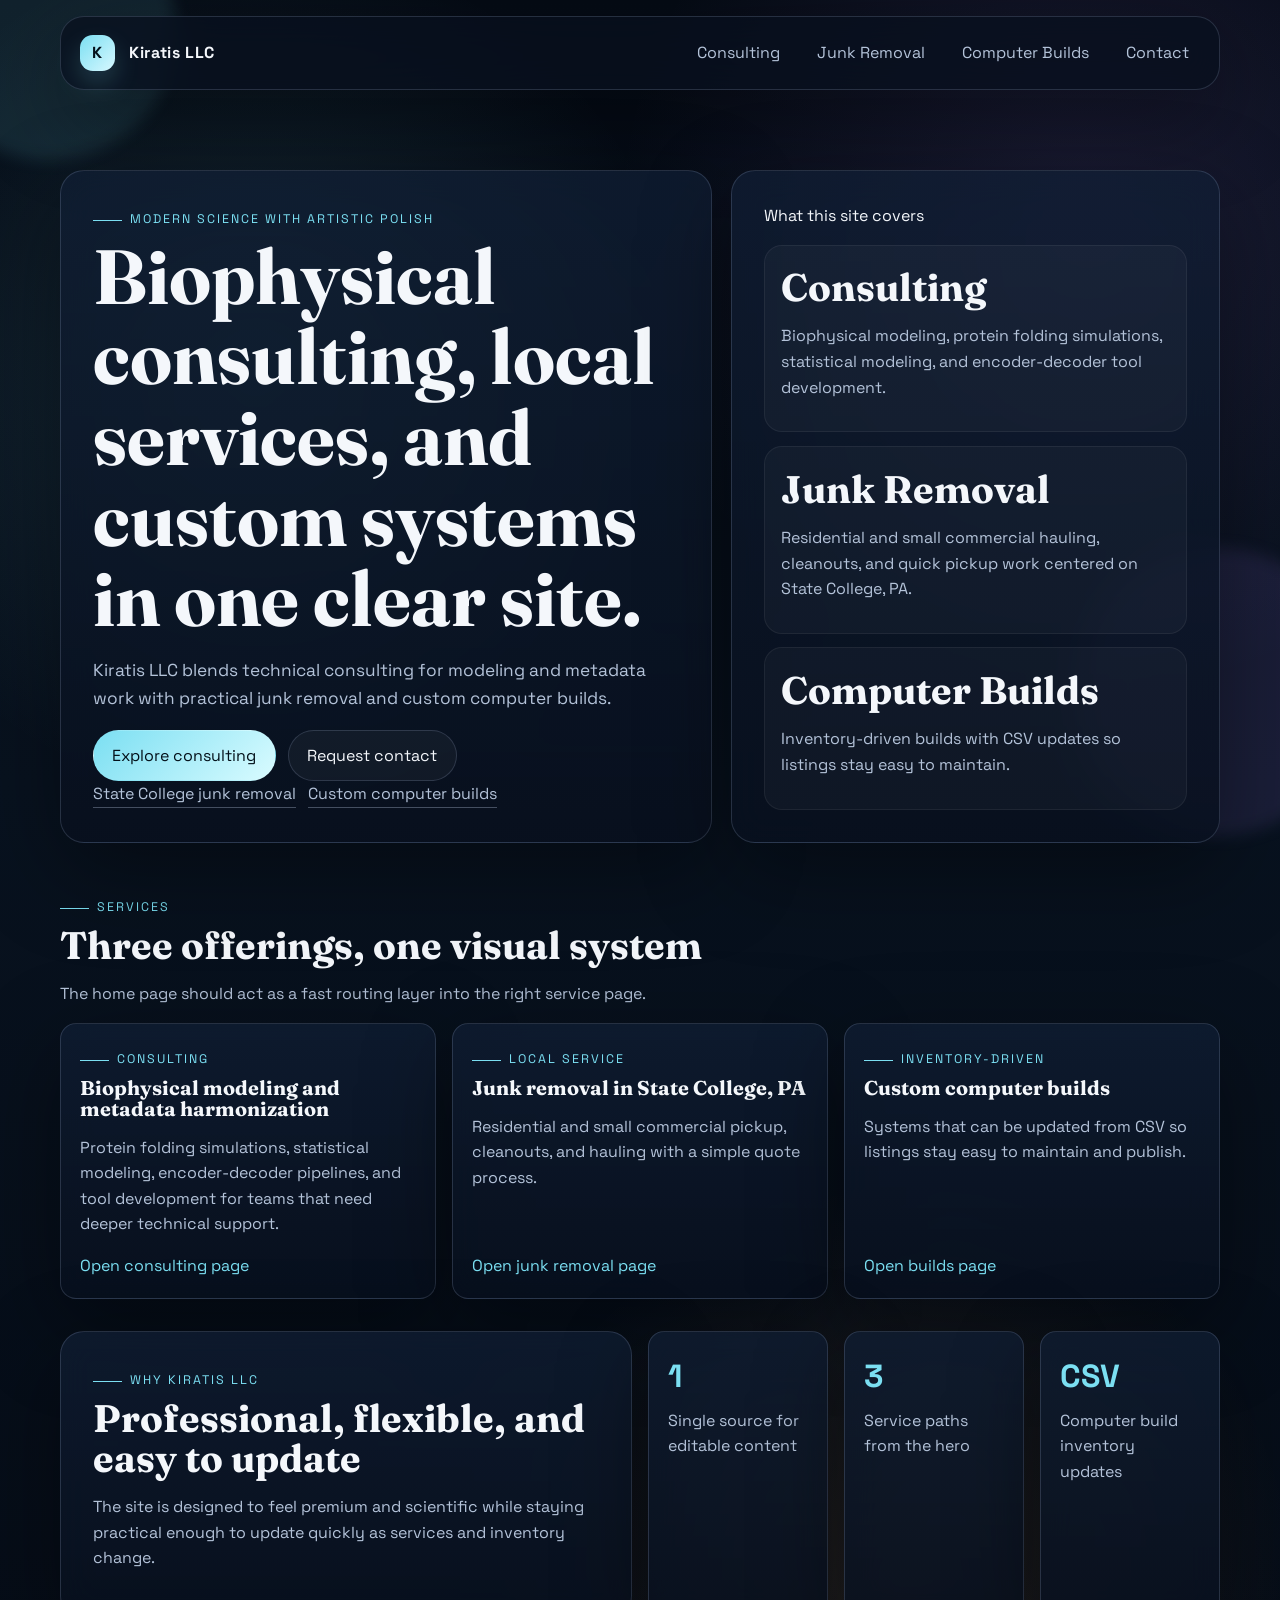
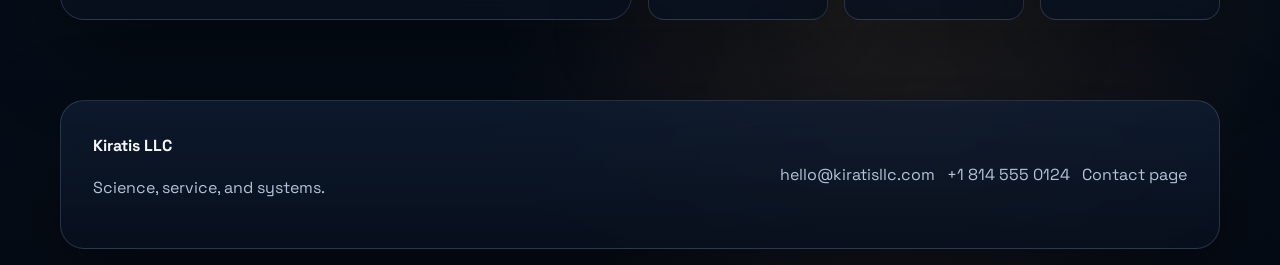
==== index.html @ 8391b1db "Add first-pass site scaffold" ====
<!doctype html>
<html lang="en">
<head>
  <meta charset="utf-8">
  <meta name="viewport" content="width=device-width, initial-scale=1">
  <meta name="description" content="Kiratis LLC provides biophysical modeling consulting, local junk removal, and custom computer builds.">
  <title>Kiratis LLC | Science, Service, and Systems</title>
  <link rel="stylesheet" href="styles.css">
  <script src="script.js" defer></script>
</head>
<body data-page="home">
  <div class="page-sheen page-sheen-one" aria-hidden="true"></div>
  <div class="page-sheen page-sheen-two" aria-hidden="true"></div>

  <header class="site-header">
    <a class="brand" href="index.html">
      <span class="brand-mark">K</span>
      <span data-site-brand>Kiratis LLC</span>
    </a>
    <nav class="site-nav" aria-label="Primary">
      <a href="consulting.html">Consulting</a>
      <a href="junk-removal.html">Junk Removal</a>
      <a href="computer-builds.html">Computer Builds</a>
      <a href="contact.html">Contact</a>
    </nav>
  </header>

  <main>
    <section class="hero hero-split">
      <div class="hero-copy">
        <span class="eyebrow">Modern science with artistic polish</span>
        <h1>Biophysical consulting, local services, and custom systems in one clear site.</h1>
        <p class="lede">Kiratis LLC blends technical consulting for modeling and metadata work with practical junk removal and custom computer builds.</p>
        <div class="button-row">
          <a class="button button-primary" href="consulting.html">Explore consulting</a>
          <a class="button button-secondary" href="contact.html">Request contact</a>
        </div>
        <div class="inline-links">
          <a href="junk-removal.html">State College junk removal</a>
          <a href="computer-builds.html">Custom computer builds</a>
        </div>
      </div>
      <div class="hero-panel glass-card">
        <div class="panel-kicker">What this site covers</div>
        <div class="panel-stack">
          <article>
            <h2>Consulting</h2>
            <p>Biophysical modeling, protein folding simulations, statistical modeling, and encoder-decoder tool development.</p>
          </article>
          <article>
            <h2>Junk Removal</h2>
            <p>Residential and small commercial hauling, cleanouts, and quick pickup work centered on State College, PA.</p>
          </article>
          <article>
            <h2>Computer Builds</h2>
            <p>Inventory-driven builds with CSV updates so listings stay easy to maintain.</p>
          </article>
        </div>
      </div>
    </section>

    <section class="section">
      <div class="section-heading">
        <span class="eyebrow">Services</span>
        <h2>Three offerings, one visual system</h2>
        <p>The home page should act as a fast routing layer into the right service page.</p>
      </div>
      <div class="service-grid" data-service-cards>
        <article class="service-card glass-card">
          <h3>Loading services...</h3>
          <p>The service cards will populate from <strong>data/services.json</strong>.</p>
        </article>
      </div>
    </section>

    <section class="section section-two-column">
      <div class="content-block glass-card">
        <span class="eyebrow">Why Kiratis LLC</span>
        <h2>Professional, flexible, and easy to update</h2>
        <p>The site is designed to feel premium and scientific while staying practical enough to update quickly as services and inventory change.</p>
      </div>
      <div class="stats-grid">
        <div class="stat-card glass-card">
          <strong>1</strong>
          <span>Single source for editable content</span>
        </div>
        <div class="stat-card glass-card">
          <strong>3</strong>
          <span>Service paths from the hero</span>
        </div>
        <div class="stat-card glass-card">
          <strong>CSV</strong>
          <span>Computer build inventory updates</span>
        </div>
      </div>
    </section>
  </main>

  <footer class="site-footer glass-card">
    <div>
      <strong data-site-brand>Kiratis LLC</strong>
      <p data-site-tagline>Science, service, and systems.</p>
    </div>
    <div class="footer-links">
      <a href="mailto:hello@kiratisllc.com" data-contact-email>Email</a>
      <a href="tel:+18145550124" data-contact-phone>Phone</a>
      <a href="contact.html">Contact page</a>
    </div>
  </footer>
</body>
</html>
---- styles.css ----
@import url('https://fonts.googleapis.com/css2?family=Fraunces:opsz,wght@9..144,500;9..144,600;9..144,700&family=Space+Grotesk:wght@400;500;700&display=swap');

:root {
  color-scheme: dark;
  --bg: #07111f;
  --bg-alt: #0e1a2f;
  --panel: rgba(10, 20, 35, 0.72);
  --panel-strong: rgba(12, 25, 43, 0.9);
  --text: #f4f7fb;
  --muted: #b4c3d9;
  --line: rgba(196, 215, 255, 0.16);
  --accent: #7bdff2;
  --accent-2: #9f7aea;
  --accent-3: #f7b267;
  --shadow: 0 28px 90px rgba(0, 0, 0, 0.38);
  --radius: 24px;
  --radius-sm: 16px;
  --max: 1160px;
}

* {
  box-sizing: border-box;
}

html {
  scroll-behavior: smooth;
}

body {
  margin: 0;
  min-height: 100vh;
  background:
    radial-gradient(circle at 20% 20%, rgba(123, 223, 242, 0.14), transparent 24%),
    radial-gradient(circle at 85% 12%, rgba(159, 122, 234, 0.14), transparent 24%),
    radial-gradient(circle at 70% 85%, rgba(247, 178, 103, 0.12), transparent 22%),
    linear-gradient(180deg, #050b15 0%, #08121f 42%, #050b15 100%);
  color: var(--text);
  font-family: 'Space Grotesk', sans-serif;
  line-height: 1.6;
  overflow-x: hidden;
}

body::before,
body::after,
.page-sheen {
  content: "";
  position: fixed;
  inset: auto;
  border-radius: 999px;
  filter: blur(8px);
  pointer-events: none;
  z-index: 0;
}

.page-sheen-one {
  top: -6rem;
  left: -5rem;
  width: 16rem;
  height: 16rem;
  background: rgba(123, 223, 242, 0.11);
}

.page-sheen-two {
  right: -5rem;
  bottom: 4rem;
  width: 18rem;
  height: 18rem;
  background: rgba(159, 122, 234, 0.12);
}

a {
  color: inherit;
  text-decoration: none;
}

img {
  max-width: 100%;
  display: block;
}

main,
header,
footer {
  position: relative;
  z-index: 1;
}

main {
  width: min(var(--max), calc(100% - 2rem));
  margin: 0 auto;
  padding: 2rem 0 4rem;
}

.site-header,
.site-footer {
  width: min(var(--max), calc(100% - 2rem));
  margin: 1rem auto 0;
}

.site-header {
  display: flex;
  align-items: center;
  justify-content: space-between;
  gap: 1rem;
  padding: 1rem 1.2rem;
  border: 1px solid var(--line);
  border-radius: var(--radius);
  background: rgba(8, 16, 30, 0.78);
  backdrop-filter: blur(18px);
  box-shadow: var(--shadow);
}

.brand {
  display: inline-flex;
  align-items: center;
  gap: 0.85rem;
  font-weight: 700;
  letter-spacing: 0.04em;
}

.brand-mark {
  width: 2.2rem;
  height: 2.2rem;
  display: grid;
  place-items: center;
  border-radius: 0.8rem;
  color: #04111b;
  background: linear-gradient(135deg, var(--accent), #d7f8ff);
  box-shadow: 0 12px 26px rgba(123, 223, 242, 0.2);
}

.site-nav {
  display: flex;
  flex-wrap: wrap;
  gap: 0.5rem 0.9rem;
  color: var(--muted);
}

.site-nav a {
  padding: 0.45rem 0.7rem;
  border-radius: 999px;
  transition: background 0.2s ease, color 0.2s ease;
}

.site-nav a:hover,
.site-nav a[aria-current="page"] {
  color: var(--text);
  background: rgba(123, 223, 242, 0.12);
}

.hero {
  padding: 3rem 0 1rem;
}

.hero-split {
  display: grid;
  grid-template-columns: 1.2fr 0.9fr;
  gap: 1.2rem;
  align-items: stretch;
}

.hero-copy,
.page-hero,
.content-block,
.hero-panel,
.service-card,
.detail-card,
.stat-card,
.build-card,
.site-footer {
  border: 1px solid var(--line);
}

.hero-copy,
.page-hero,
.content-block,
.hero-panel,
.service-card,
.detail-card,
.stat-card,
.build-card,
.site-footer,
.glass-card {
  background: linear-gradient(180deg, rgba(16, 30, 52, 0.75), rgba(8, 16, 30, 0.85));
  backdrop-filter: blur(16px);
  box-shadow: var(--shadow);
}

.hero-copy,
.page-hero,
.content-block,
.hero-panel,
.site-footer {
  border-radius: var(--radius);
  padding: clamp(1.25rem, 2.5vw, 2rem);
}

.page-hero {
  max-width: 760px;
}

.hero h1,
.page-hero h1,
.section-heading h2,
.content-block h2,
.detail-card h3,
.service-card h3,
.build-card h3,
.hero-panel h2 {
  font-family: 'Fraunces', serif;
  line-height: 1.05;
  margin: 0.4rem 0 0.75rem;
}

h1 {
  font-size: clamp(2.8rem, 6vw, 5.2rem);
  max-width: 12ch;
}

h2 {
  font-size: clamp(1.8rem, 3vw, 2.6rem);
}

h3 {
  font-size: 1.25rem;
}

.lede {
  font-size: 1.08rem;
  color: var(--muted);
  max-width: 62ch;
}

.eyebrow {
  display: inline-flex;
  align-items: center;
  gap: 0.5rem;
  text-transform: uppercase;
  letter-spacing: 0.16em;
  font-size: 0.78rem;
  color: var(--accent);
}

.eyebrow::before {
  content: "";
  width: 1.8rem;
  height: 1px;
  background: currentColor;
}

.button-row,
.inline-links,
.tag-row,
.footer-links {
  display: flex;
  flex-wrap: wrap;
  gap: 0.75rem;
}

.button {
  display: inline-flex;
  align-items: center;
  justify-content: center;
  gap: 0.45rem;
  min-height: 2.9rem;
  padding: 0.75rem 1.15rem;
  border-radius: 999px;
  border: 1px solid var(--line);
  transition: transform 0.2s ease, border-color 0.2s ease, background 0.2s ease;
}

.button:hover,
.button:focus-visible {
  transform: translateY(-1px);
}

.button-primary {
  background: linear-gradient(135deg, var(--accent), #d9fbff);
  color: #031019;
  border-color: transparent;
}

.button-secondary {
  background: rgba(255, 255, 255, 0.04);
}

.inline-links a {
  color: var(--muted);
  border-bottom: 1px solid rgba(180, 195, 217, 0.35);
}

.section {
  margin-top: 2rem;
}

.section-heading {
  max-width: 720px;
  margin-bottom: 1rem;
}

.section-heading p,
.content-block p,
.hero-panel p,
.service-card p,
.detail-card p,
.build-card p,
.site-footer p,
.stat-card span {
  color: var(--muted);
}

.service-grid,
.detail-grid,
.stats-grid,
.build-grid,
.section-two-column {
  display: grid;
  gap: 1rem;
}

.service-grid {
  grid-template-columns: repeat(3, minmax(0, 1fr));
}

.service-card,
.detail-card,
.build-card,
.stat-card {
  border-radius: var(--radius-sm);
  padding: 1.2rem;
}

.service-card {
  min-height: 220px;
  display: flex;
  flex-direction: column;
  justify-content: space-between;
}

.service-card .card-link,
.build-card .card-link {
  color: var(--accent);
}

.section-two-column {
  grid-template-columns: repeat(2, minmax(0, 1fr));
}

.clean-list,
.contact-list {
  margin: 1rem 0 0;
  padding-left: 1.1rem;
}

.clean-list li,
.contact-list li {
  margin-bottom: 0.75rem;
}

.tag {
  display: inline-flex;
  align-items: center;
  gap: 0.4rem;
  padding: 0.45rem 0.8rem;
  border-radius: 999px;
  background: rgba(255, 255, 255, 0.05);
  color: var(--text);
  border: 1px solid rgba(255, 255, 255, 0.08);
}

.hero-panel {
  display: grid;
  gap: 1rem;
}

.panel-stack {
  display: grid;
  gap: 0.85rem;
}

.panel-stack article {
  padding: 0.95rem 1rem;
  border-radius: 18px;
  background: rgba(255, 255, 255, 0.03);
  border: 1px solid rgba(255, 255, 255, 0.06);
}

.stats-grid {
  grid-template-columns: repeat(3, minmax(0, 1fr));
}

.stat-card {
  display: grid;
  gap: 0.35rem;
  align-content: start;
  min-height: 150px;
}

.stat-card strong {
  font-size: 2rem;
  color: var(--accent);
}

.build-grid {
  grid-template-columns: repeat(3, minmax(0, 1fr));
}

.build-meta,
.build-specs {
  display: grid;
  gap: 0.6rem;
  margin-top: 1rem;
}

.spec-line {
  display: flex;
  justify-content: space-between;
  gap: 1rem;
  padding-bottom: 0.55rem;
  border-bottom: 1px solid rgba(255, 255, 255, 0.08);
  color: var(--muted);
}

.spec-line strong {
  color: var(--text);
  font-weight: 500;
}

.site-footer {
  display: flex;
  align-items: center;
  justify-content: space-between;
  gap: 1rem;
  margin-bottom: 1rem;
}

.footer-links a {
  color: var(--muted);
}

.footer-links a:hover {
  color: var(--text);
}

@media (max-width: 920px) {
  .hero-split,
  .section-two-column,
  .service-grid,
  .stats-grid,
  .build-grid {
    grid-template-columns: 1fr;
  }

  .site-header,
  .site-footer {
    flex-direction: column;
    align-items: flex-start;
  }

  h1 {
    max-width: 14ch;
  }
}

@media (max-width: 640px) {
  main,
  .site-header,
  .site-footer {
    width: min(calc(100% - 1rem), var(--max));
  }

  .site-header {
    padding: 0.9rem;
  }

  .hero,
  .page-hero {
    padding-top: 2rem;
  }

  h1 {
    font-size: clamp(2.2rem, 12vw, 3.4rem);
  }
}
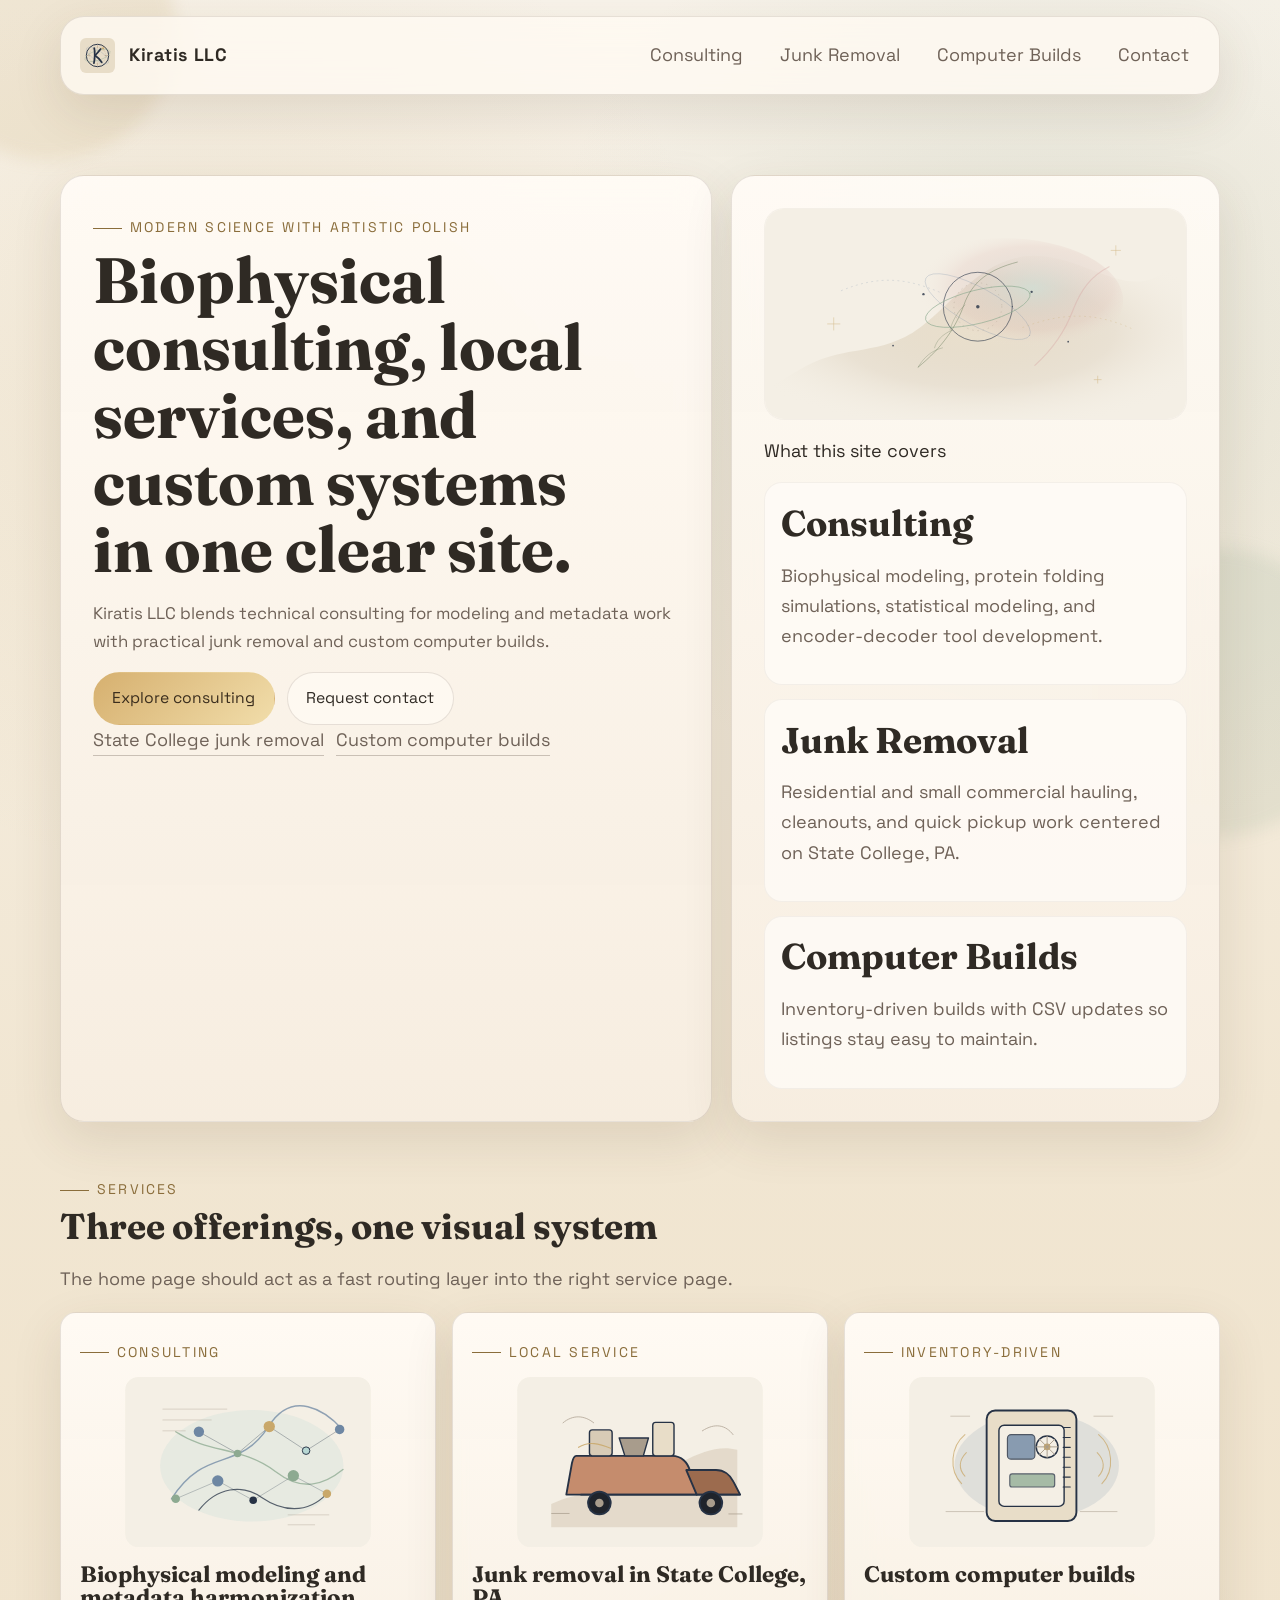
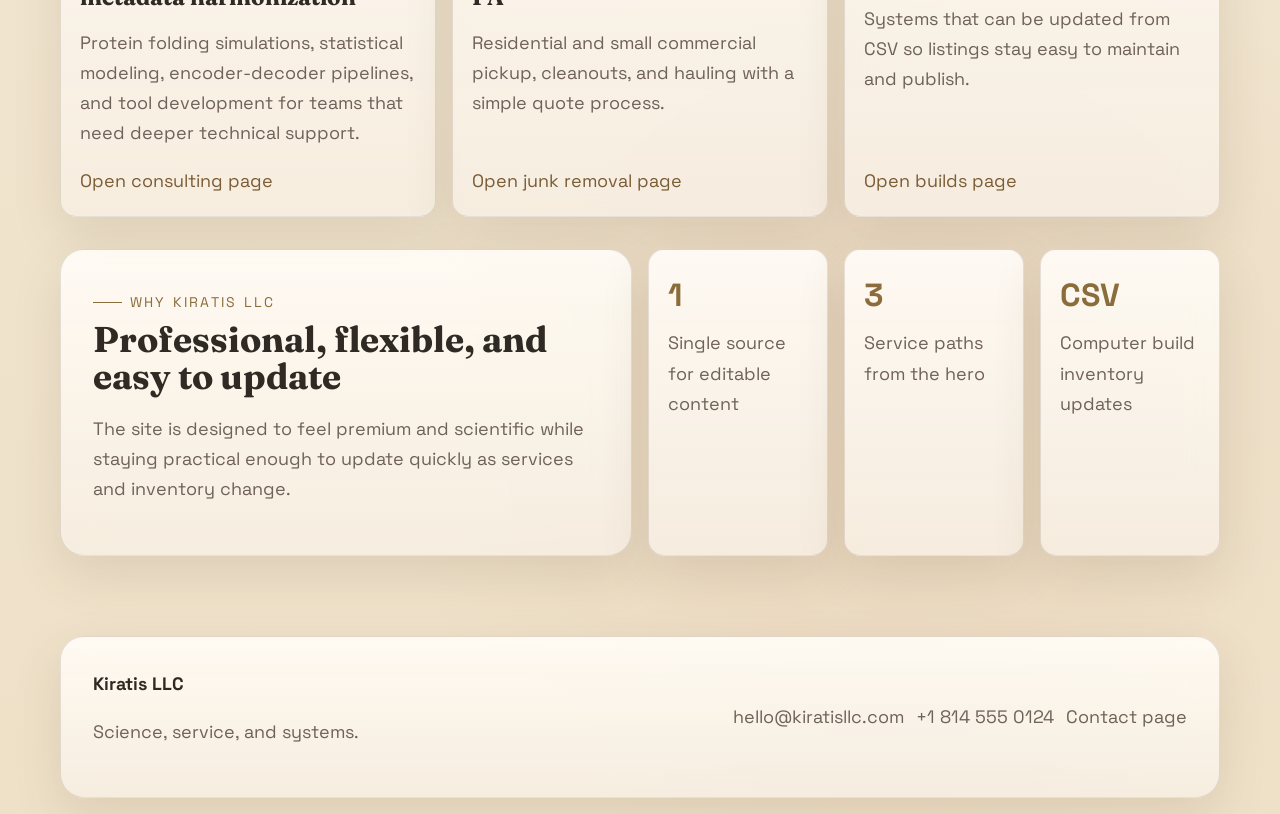
==== commit 36d85a90: "Refine warm visual system" ====
--- a/index.html
+++ b/index.html
@@ -14,7 +14,7 @@
 
   <header class="site-header">
     <a class="brand" href="index.html">
-      <span class="brand-mark">K</span>
+      <img src="assets/logos/logo-mark.svg" alt="Kiratis LLC mark">
       <span data-site-brand>Kiratis LLC</span>
     </a>
     <nav class="site-nav" aria-label="Primary">
@@ -41,6 +41,7 @@
         </div>
       </div>
       <div class="hero-panel glass-card">
+        <img class="hero-art" src="assets/illustrations/hero/hero-astral-field.svg" alt="Abstract ancient science illustration with floating rings and atmospheric fields">
         <div class="panel-kicker">What this site covers</div>
         <div class="panel-stack">
           <article>
--- a/styles.css
+++ b/styles.css
@@ -1,18 +1,18 @@
 @import url('https://fonts.googleapis.com/css2?family=Fraunces:opsz,wght@9..144,500;9..144,600;9..144,700&family=Space+Grotesk:wght@400;500;700&display=swap');
 
 :root {
-  color-scheme: dark;
-  --bg: #07111f;
-  --bg-alt: #0e1a2f;
-  --panel: rgba(10, 20, 35, 0.72);
-  --panel-strong: rgba(12, 25, 43, 0.9);
-  --text: #f4f7fb;
-  --muted: #b4c3d9;
-  --line: rgba(196, 215, 255, 0.16);
-  --accent: #7bdff2;
-  --accent-2: #9f7aea;
-  --accent-3: #f7b267;
-  --shadow: 0 28px 90px rgba(0, 0, 0, 0.38);
+  color-scheme: light;
+  --bg: #f3ecdf;
+  --bg-alt: #ebe0cb;
+  --panel: rgba(255, 250, 243, 0.9);
+  --panel-strong: rgba(250, 241, 227, 0.98);
+  --text: #2f2a24;
+  --muted: #6f6258;
+  --line: rgba(87, 68, 52, 0.14);
+  --accent: #8da58e;
+  --accent-2: #c58c6d;
+  --accent-3: #c9a86a;
+  --shadow: 0 18px 50px rgba(84, 58, 32, 0.12);
   --radius: 24px;
   --radius-sm: 16px;
   --max: 1160px;
@@ -29,14 +29,15 @@
 body {
   margin: 0;
   min-height: 100vh;
+  font-size: clamp(16px, 0.8vw + 12px, 18px);
+  line-height: 1.68;
   background:
-    radial-gradient(circle at 20% 20%, rgba(123, 223, 242, 0.14), transparent 24%),
-    radial-gradient(circle at 85% 12%, rgba(159, 122, 234, 0.14), transparent 24%),
-    radial-gradient(circle at 70% 85%, rgba(247, 178, 103, 0.12), transparent 22%),
-    linear-gradient(180deg, #050b15 0%, #08121f 42%, #050b15 100%);
+    radial-gradient(circle at 18% 16%, rgba(200, 168, 106, 0.16), transparent 22%),
+    radial-gradient(circle at 82% 14%, rgba(141, 165, 142, 0.18), transparent 22%),
+    radial-gradient(circle at 70% 82%, rgba(196, 140, 109, 0.14), transparent 24%),
+    linear-gradient(180deg, #f8f3ea 0%, #f1e6d2 46%, #efe1c8 100%);
   color: var(--text);
   font-family: 'Space Grotesk', sans-serif;
-  line-height: 1.6;
   overflow-x: hidden;
 }
 
@@ -57,7 +58,7 @@
   left: -5rem;
   width: 16rem;
   height: 16rem;
-  background: rgba(123, 223, 242, 0.11);
+  background: rgba(201, 168, 106, 0.16);
 }
 
 .page-sheen-two {
@@ -65,7 +66,7 @@
   bottom: 4rem;
   width: 18rem;
   height: 18rem;
-  background: rgba(159, 122, 234, 0.12);
+  background: rgba(141, 165, 142, 0.16);
 }
 
 a {
@@ -105,7 +106,7 @@
   padding: 1rem 1.2rem;
   border: 1px solid var(--line);
   border-radius: var(--radius);
-  background: rgba(8, 16, 30, 0.78);
+  background: rgba(255, 250, 243, 0.78);
   backdrop-filter: blur(18px);
   box-shadow: var(--shadow);
 }
@@ -124,9 +125,9 @@
   display: grid;
   place-items: center;
   border-radius: 0.8rem;
-  color: #04111b;
-  background: linear-gradient(135deg, var(--accent), #d7f8ff);
-  box-shadow: 0 12px 26px rgba(123, 223, 242, 0.2);
+  color: #46392b;
+  background: linear-gradient(135deg, #ead8b5, #f8f1e2);
+  box-shadow: 0 10px 22px rgba(124, 92, 51, 0.14);
 }
 
 .site-nav {
@@ -144,8 +145,8 @@
 
 .site-nav a:hover,
 .site-nav a[aria-current="page"] {
-  color: var(--text);
-  background: rgba(123, 223, 242, 0.12);
+  color: #3b332d;
+  background: rgba(201, 168, 106, 0.18);
 }
 
 .hero {
@@ -181,7 +182,7 @@
 .build-card,
 .site-footer,
 .glass-card {
-  background: linear-gradient(180deg, rgba(16, 30, 52, 0.75), rgba(8, 16, 30, 0.85));
+  background: linear-gradient(180deg, rgba(255, 251, 245, 0.95), rgba(246, 237, 224, 0.94));
   backdrop-filter: blur(16px);
   box-shadow: var(--shadow);
 }
@@ -213,20 +214,20 @@
 }
 
 h1 {
-  font-size: clamp(2.8rem, 6vw, 5.2rem);
+  font-size: clamp(2.25rem, 5vw, 4rem);
   max-width: 12ch;
 }
 
 h2 {
-  font-size: clamp(1.8rem, 3vw, 2.6rem);
+  font-size: clamp(2.05rem, 2.8vw, 2.5rem);
 }
 
 h3 {
-  font-size: 1.25rem;
+  font-size: 1.4rem;
 }
 
 .lede {
-  font-size: 1.08rem;
+  font-size: 1.05rem;
   color: var(--muted);
   max-width: 62ch;
 }
@@ -237,8 +238,8 @@
   gap: 0.5rem;
   text-transform: uppercase;
   letter-spacing: 0.16em;
-  font-size: 0.78rem;
-  color: var(--accent);
+  font-size: 0.875rem;
+  color: #8a6d3b;
 }
 
 .eyebrow::before {
@@ -264,6 +265,7 @@
   gap: 0.45rem;
   min-height: 2.9rem;
   padding: 0.75rem 1.15rem;
+  font-size: 0.98rem;
   border-radius: 999px;
   border: 1px solid var(--line);
   transition: transform 0.2s ease, border-color 0.2s ease, background 0.2s ease;
@@ -275,18 +277,18 @@
 }
 
 .button-primary {
-  background: linear-gradient(135deg, var(--accent), #d9fbff);
-  color: #031019;
+  background: linear-gradient(135deg, #d6b06f, #f1ddaa);
+  color: #3a2d1d;
   border-color: transparent;
 }
 
 .button-secondary {
-  background: rgba(255, 255, 255, 0.04);
+  background: rgba(255, 250, 243, 0.82);
 }
 
 .inline-links a {
   color: var(--muted);
-  border-bottom: 1px solid rgba(180, 195, 217, 0.35);
+  border-bottom: 1px solid rgba(111, 98, 88, 0.35);
 }
 
 .section {
@@ -339,7 +341,7 @@
 
 .service-card .card-link,
 .build-card .card-link {
-  color: var(--accent);
+  color: #7a5c36;
 }
 
 .section-two-column {
@@ -363,14 +365,42 @@
   gap: 0.4rem;
   padding: 0.45rem 0.8rem;
   border-radius: 999px;
-  background: rgba(255, 255, 255, 0.05);
+  background: rgba(255, 248, 236, 0.9);
   color: var(--text);
-  border: 1px solid rgba(255, 255, 255, 0.08);
+  border: 1px solid rgba(111, 98, 88, 0.12);
 }
 
 .hero-panel {
   display: grid;
   gap: 1rem;
+}
+
+.hero-art,
+.hero-inline-art,
+.service-card-art {
+  width: 100%;
+  height: auto;
+  display: block;
+}
+
+.hero-art {
+  border-radius: 20px;
+  border: 1px solid rgba(111, 98, 88, 0.08);
+  background: rgba(255, 251, 244, 0.72);
+}
+
+.hero-inline-art {
+  max-width: 620px;
+  margin: 1rem 0 0;
+  border-radius: 18px;
+  border: 1px solid rgba(111, 98, 88, 0.08);
+  background: rgba(255, 251, 244, 0.72);
+}
+
+.service-card-art {
+  max-height: 170px;
+  object-fit: contain;
+  margin: 0.75rem 0 1rem;
 }
 
 .panel-stack {
@@ -381,8 +411,8 @@
 .panel-stack article {
   padding: 0.95rem 1rem;
   border-radius: 18px;
-  background: rgba(255, 255, 255, 0.03);
-  border: 1px solid rgba(255, 255, 255, 0.06);
+  background: rgba(255, 252, 247, 0.82);
+  border: 1px solid rgba(111, 98, 88, 0.08);
 }
 
 .stats-grid {
@@ -398,7 +428,7 @@
 
 .stat-card strong {
   font-size: 2rem;
-  color: var(--accent);
+  color: #8a6d3b;
 }
 
 .build-grid {
@@ -417,7 +447,7 @@
   justify-content: space-between;
   gap: 1rem;
   padding-bottom: 0.55rem;
-  border-bottom: 1px solid rgba(255, 255, 255, 0.08);
+  border-bottom: 1px solid rgba(111, 98, 88, 0.12);
   color: var(--muted);
 }
 
@@ -434,12 +464,18 @@
   margin-bottom: 1rem;
 }
 
+.brand img {
+  width: 2.2rem;
+  height: 2.2rem;
+  display: block;
+}
+
 .footer-links a {
   color: var(--muted);
 }
 
 .footer-links a:hover {
-  color: var(--text);
+  color: #3b332d;
 }
 
 @media (max-width: 920px) {
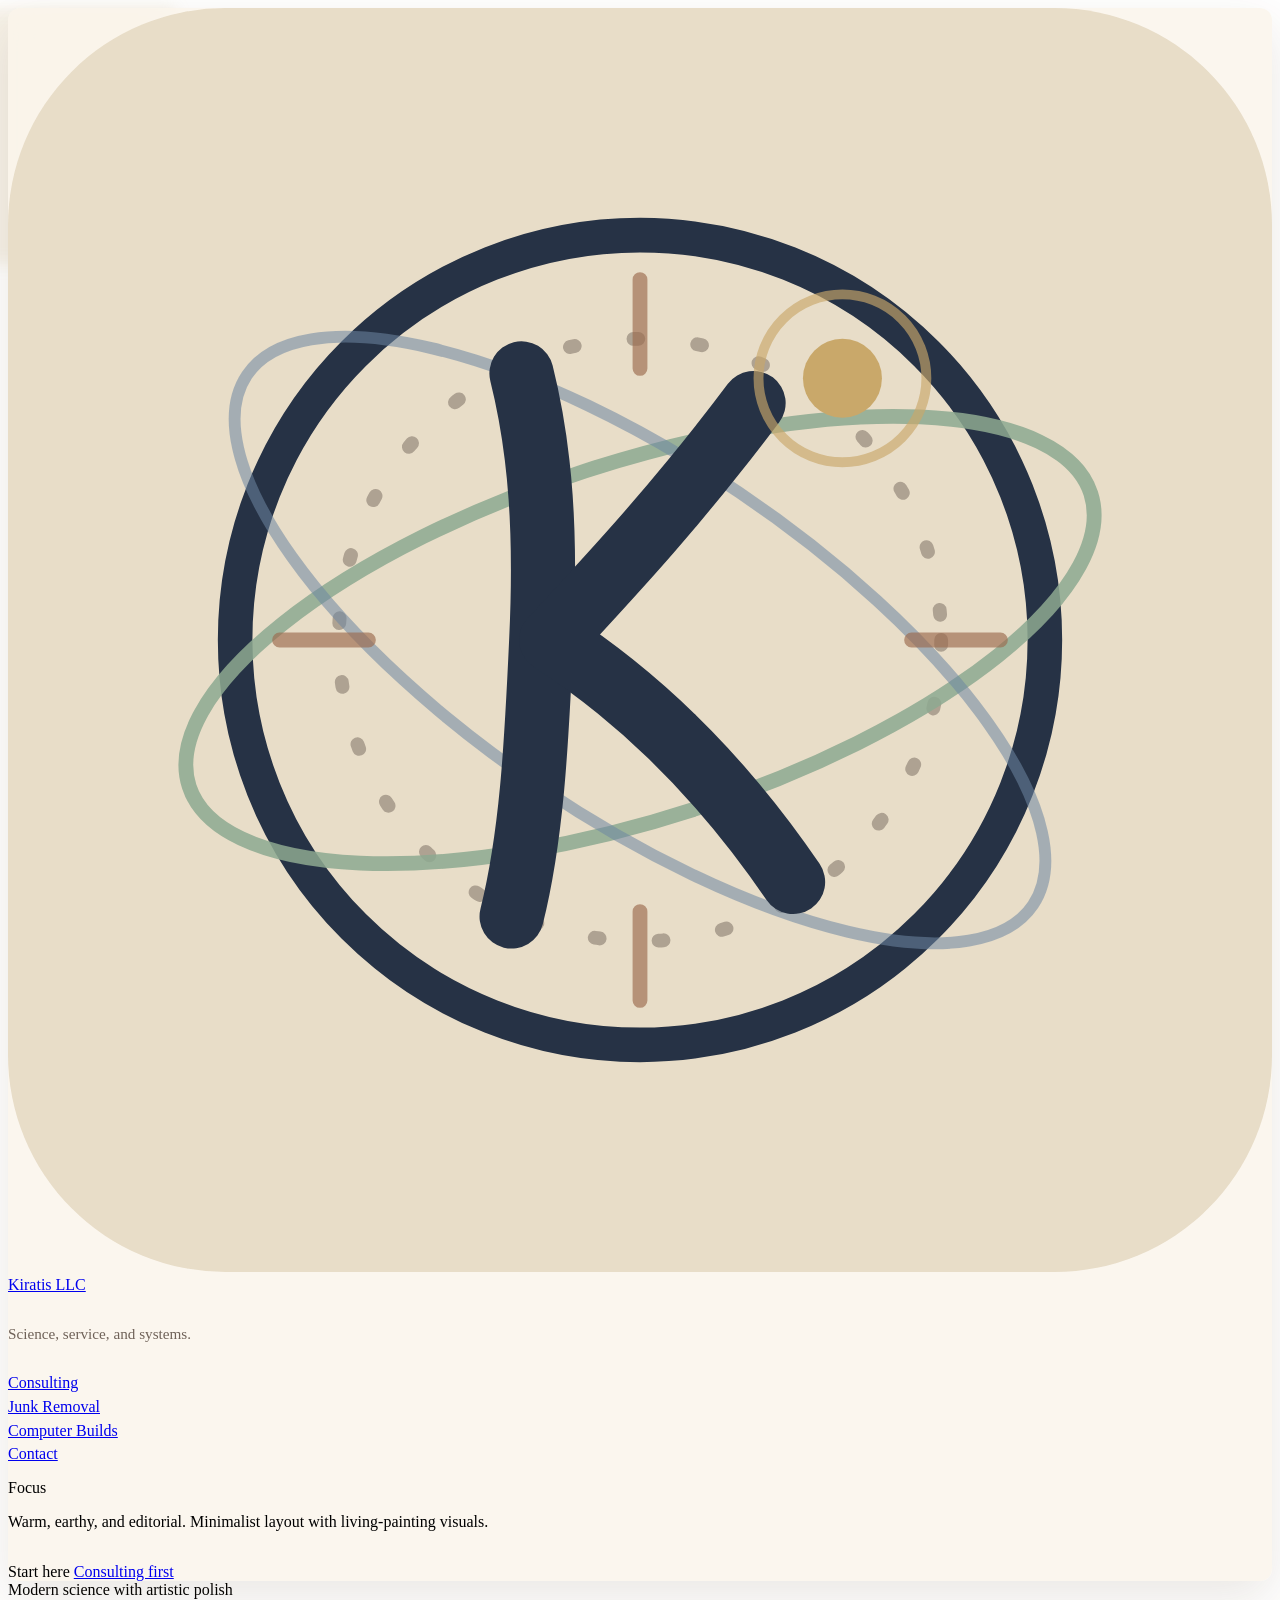
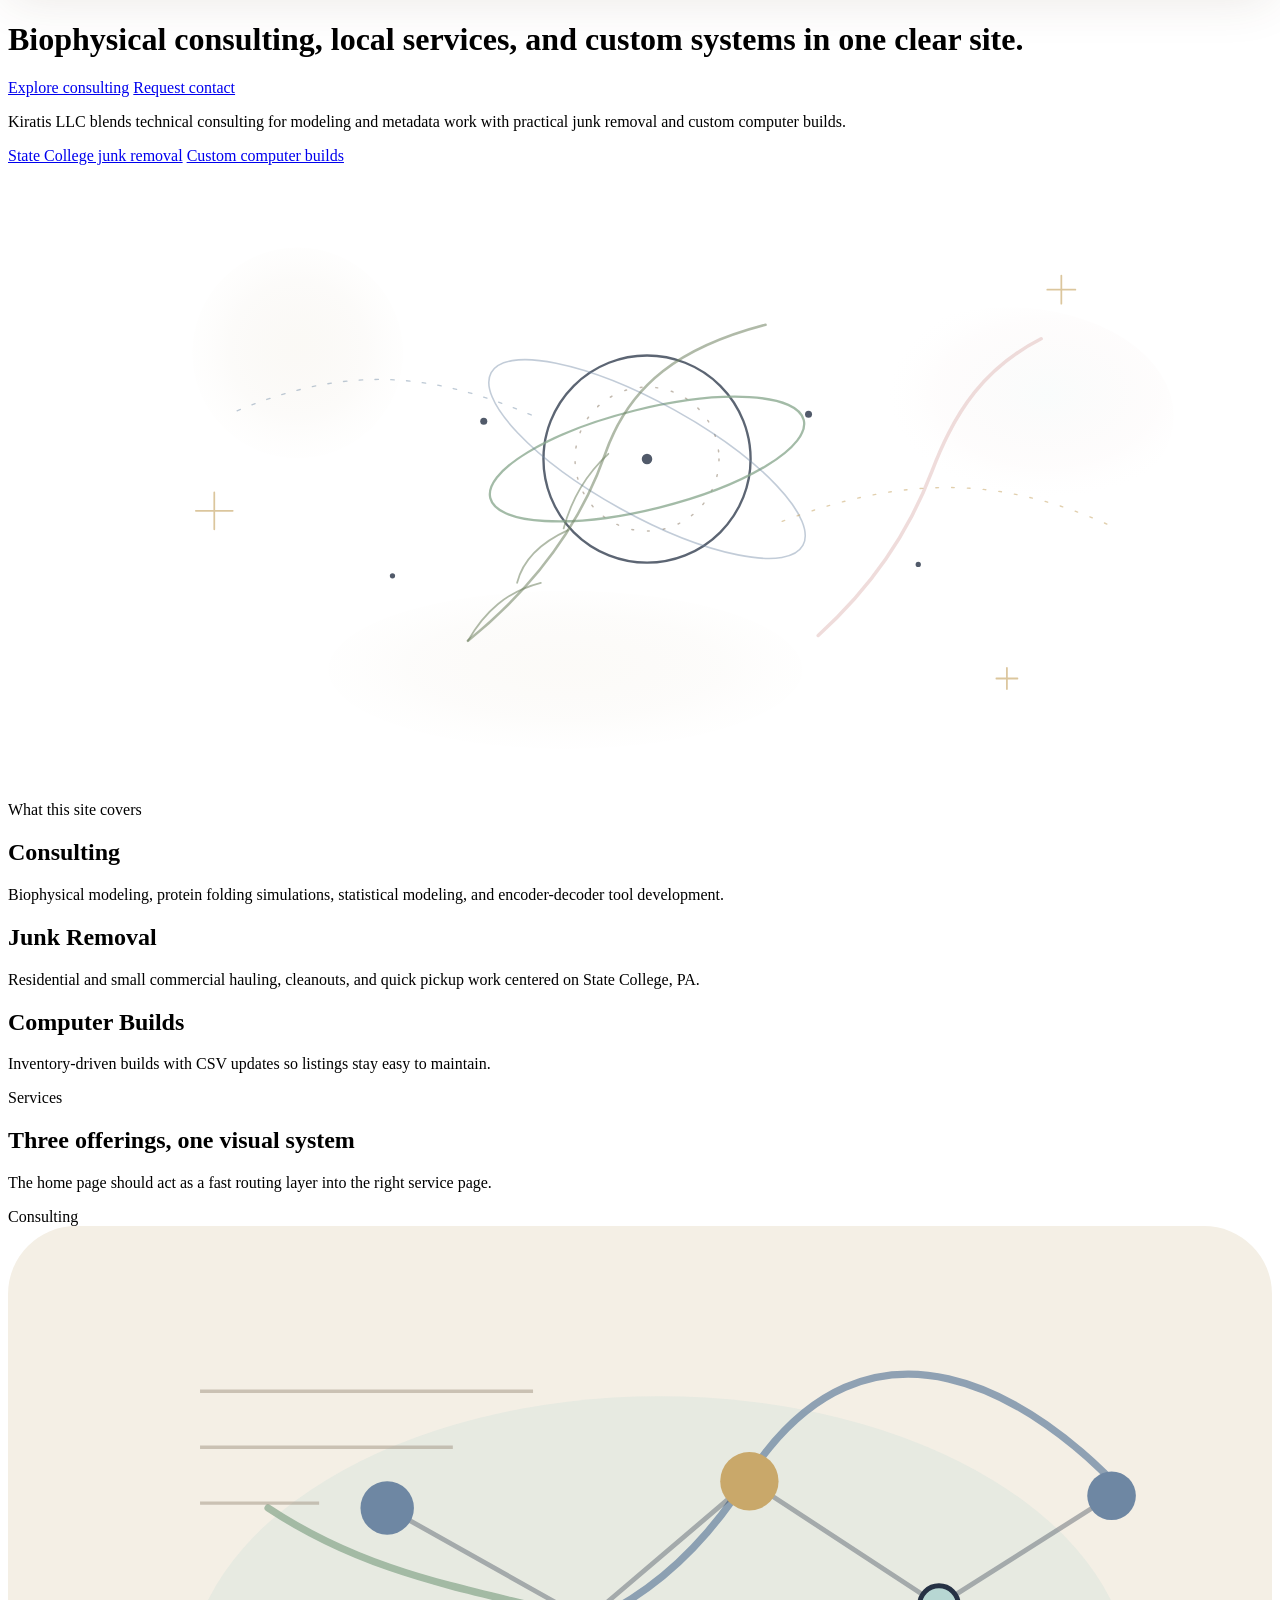
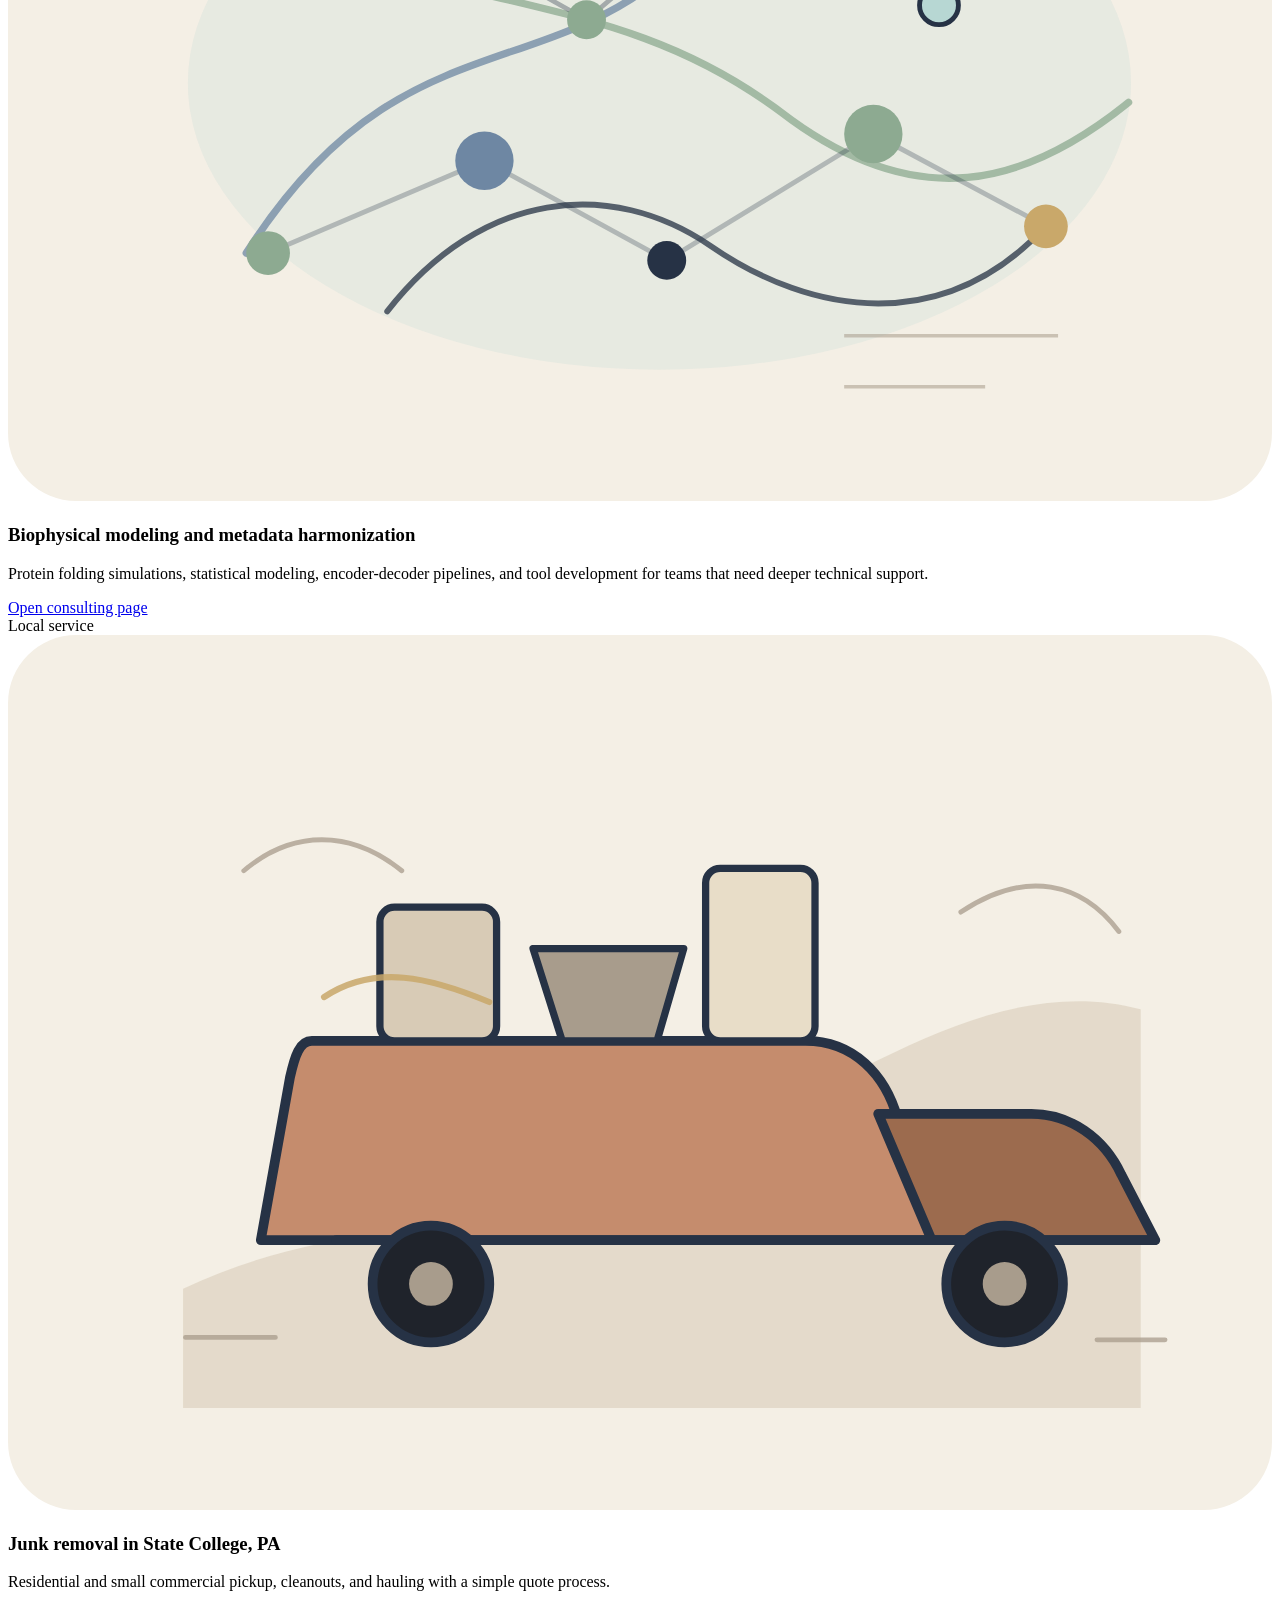
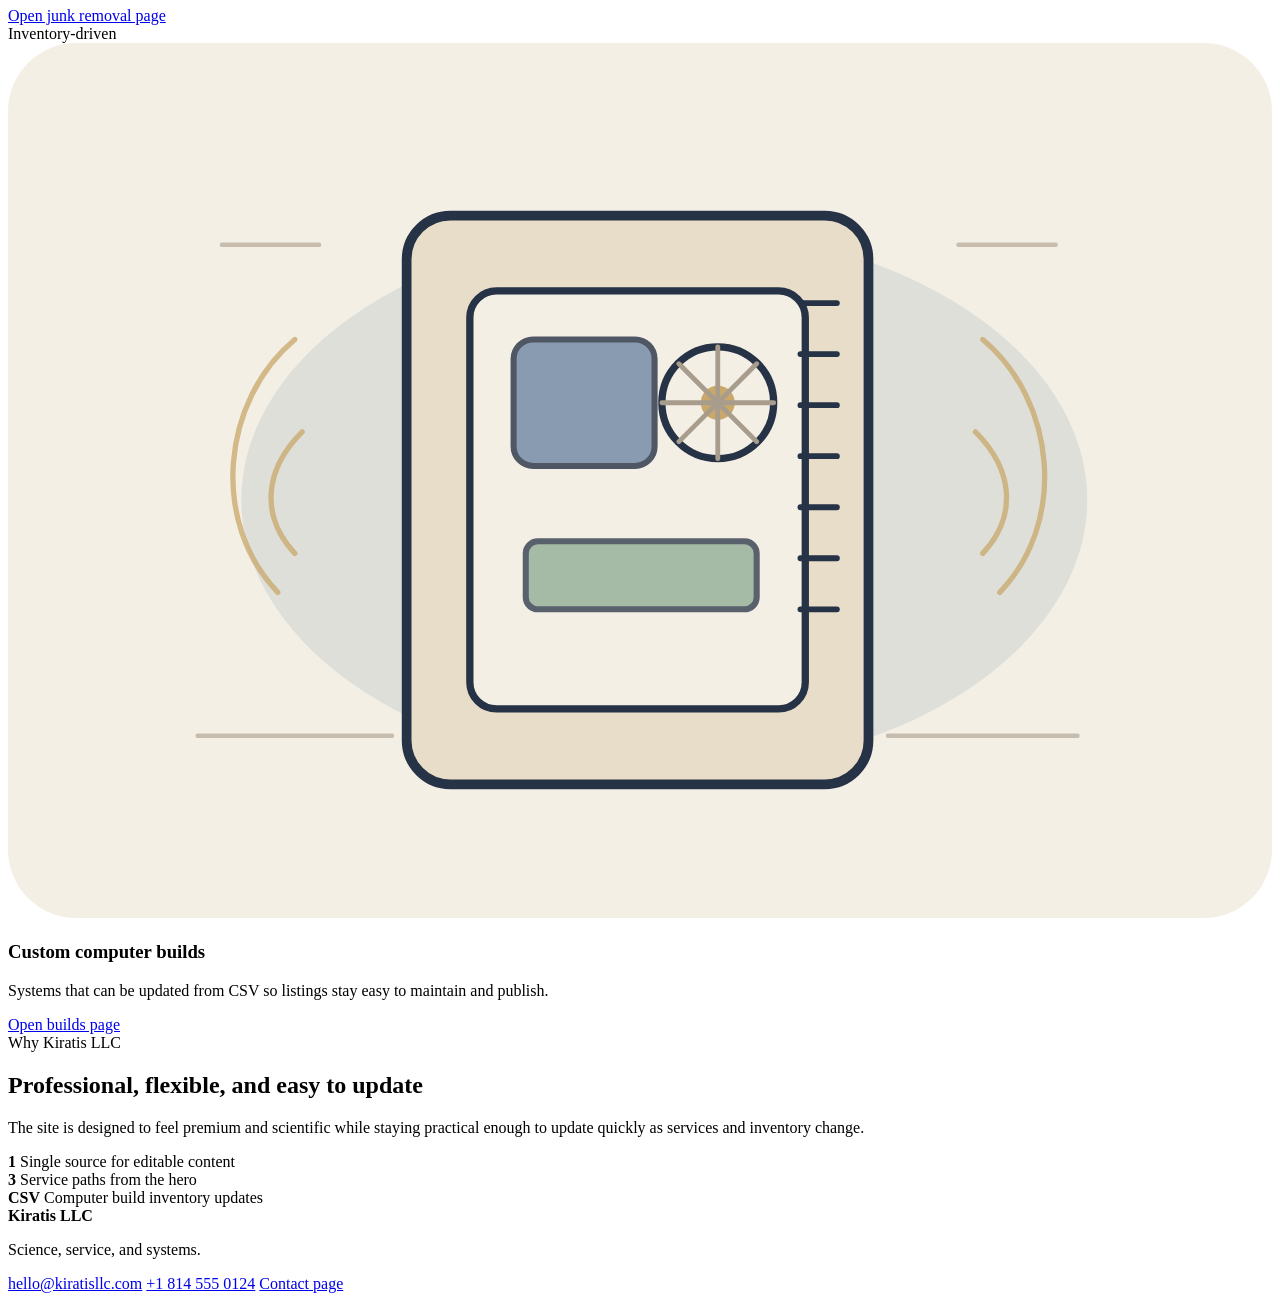
==== commit 202ddacb: "Shift to chat-style layout" ====
--- a/index.html
+++ b/index.html
@@ -12,36 +12,52 @@
   <div class="page-sheen page-sheen-one" aria-hidden="true"></div>
   <div class="page-sheen page-sheen-two" aria-hidden="true"></div>
 
-  <header class="site-header">
-    <a class="brand" href="index.html">
-      <img src="assets/logos/logo-mark.svg" alt="Kiratis LLC mark">
-      <span data-site-brand>Kiratis LLC</span>
-    </a>
-    <nav class="site-nav" aria-label="Primary">
-      <a href="consulting.html">Consulting</a>
-      <a href="junk-removal.html">Junk Removal</a>
-      <a href="computer-builds.html">Computer Builds</a>
-      <a href="contact.html">Contact</a>
-    </nav>
-  </header>
+  <div class="app-shell">
+    <aside class="sidebar">
+      <a class="brand sidebar-brand" href="index.html">
+        <img src="assets/logos/logo-mark.svg?v=2" alt="Kiratis LLC mark">
+        <span data-site-brand>Kiratis LLC</span>
+      </a>
+      <p class="sidebar-kicker">Science, service, and systems.</p>
+      <nav class="sidebar-nav" aria-label="Primary">
+        <a href="consulting.html">Consulting</a>
+        <a href="junk-removal.html">Junk Removal</a>
+        <a href="computer-builds.html">Computer Builds</a>
+        <a href="contact.html">Contact</a>
+      </nav>
+      <div class="sidebar-block">
+        <span class="sidebar-label">Focus</span>
+        <p>Warm, earthy, and editorial. Minimalist layout with living-painting visuals.</p>
+      </div>
+      <div class="sidebar-block sidebar-note">
+        <span class="sidebar-label">Start here</span>
+        <a href="consulting.html">Consulting first</a>
+      </div>
+    </aside>
 
-  <main>
-    <section class="hero hero-split">
-      <div class="hero-copy">
-        <span class="eyebrow">Modern science with artistic polish</span>
-        <h1>Biophysical consulting, local services, and custom systems in one clear site.</h1>
-        <p class="lede">Kiratis LLC blends technical consulting for modeling and metadata work with practical junk removal and custom computer builds.</p>
-        <div class="button-row">
+    <div class="app-content">
+      <header class="site-header">
+        <div class="header-copy">
+          <span class="eyebrow">Modern science with artistic polish</span>
+          <h1>Biophysical consulting, local services, and custom systems in one clear site.</h1>
+        </div>
+        <div class="header-actions">
           <a class="button button-primary" href="consulting.html">Explore consulting</a>
           <a class="button button-secondary" href="contact.html">Request contact</a>
         </div>
+      </header>
+
+      <main>
+    <section class="hero hero-split">
+      <div class="hero-copy">
+        <p class="lede">Kiratis LLC blends technical consulting for modeling and metadata work with practical junk removal and custom computer builds.</p>
         <div class="inline-links">
           <a href="junk-removal.html">State College junk removal</a>
           <a href="computer-builds.html">Custom computer builds</a>
         </div>
       </div>
       <div class="hero-panel glass-card">
-        <img class="hero-art" src="assets/illustrations/hero/hero-astral-field.svg" alt="Abstract ancient science illustration with floating rings and atmospheric fields">
+        <img class="hero-art" src="assets/illustrations/hero/hero-astral-field.svg?v=2" alt="Abstract ancient science illustration with floating rings and atmospheric fields">
         <div class="panel-kicker">What this site covers</div>
         <div class="panel-stack">
           <article>
@@ -97,16 +113,18 @@
     </section>
   </main>
 
-  <footer class="site-footer glass-card">
-    <div>
-      <strong data-site-brand>Kiratis LLC</strong>
-      <p data-site-tagline>Science, service, and systems.</p>
+      <footer class="site-footer glass-card">
+        <div>
+          <strong data-site-brand>Kiratis LLC</strong>
+          <p data-site-tagline>Science, service, and systems.</p>
+        </div>
+        <div class="footer-links">
+          <a href="mailto:hello@kiratisllc.com" data-contact-email>Email</a>
+          <a href="tel:+18145550124" data-contact-phone>Phone</a>
+          <a href="contact.html">Contact page</a>
+        </div>
+      </footer>
     </div>
-    <div class="footer-links">
-      <a href="mailto:hello@kiratisllc.com" data-contact-email>Email</a>
-      <a href="tel:+18145550124" data-contact-phone>Phone</a>
-      <a href="contact.html">Contact page</a>
-    </div>
-  </footer>
+  </div>
 </body>
 </html>
--- a/styles.css
+++ b/styles.css
@@ -8,21 +8,21 @@
   --panel-strong: rgba(250, 241, 227, 0.98);
   --text: #2f2a24;
   --muted: #6f6258;
-  --line: rgba(87, 68, 52, 0.14);
+  border: 0;
   --accent: #8da58e;
   --accent-2: #c58c6d;
   --accent-3: #c9a86a;
   --shadow: 0 18px 50px rgba(84, 58, 32, 0.12);
-  --radius: 24px;
-  --radius-sm: 16px;
+  --radius: 12px;
+  --radius-sm: 8px;
   --max: 1160px;
 }
 
 * {
   box-sizing: border-box;
 }
-
-html {
+  background: transparent;
+  backdrop-filter: none;
   scroll-behavior: smooth;
 }
 
@@ -31,8 +31,8 @@
   min-height: 100vh;
   font-size: clamp(16px, 0.8vw + 12px, 18px);
   line-height: 1.68;
-  background:
-    radial-gradient(circle at 18% 16%, rgba(200, 168, 106, 0.16), transparent 22%),
+  border-radius: 0;
+  padding: clamp(1rem, 2.2vw, 1.6rem) 0;
     radial-gradient(circle at 82% 14%, rgba(141, 165, 142, 0.18), transparent 22%),
     radial-gradient(circle at 70% 82%, rgba(196, 140, 109, 0.14), transparent 24%),
     linear-gradient(180deg, #f8f3ea 0%, #f1e6d2 46%, #efe1c8 100%);
@@ -44,7 +44,7 @@
 body::before,
 body::after,
 .page-sheen {
-  content: "";
+  border-radius: 6px;
   position: fixed;
   inset: auto;
   border-radius: 999px;
@@ -54,14 +54,14 @@
 }
 
 .page-sheen-one {
-  top: -6rem;
+  border-radius: 6px;
   left: -5rem;
   width: 16rem;
   height: 16rem;
   background: rgba(201, 168, 106, 0.16);
 }
 
-.page-sheen-two {
+  border-radius: 6px;
   right: -5rem;
   bottom: 4rem;
   width: 18rem;
@@ -69,6 +69,88 @@
   background: rgba(141, 165, 142, 0.16);
 }
 
+.app-shell {
+  display: grid;
+  grid-template-columns: minmax(250px, 300px) minmax(0, 1fr);
+  gap: 1rem;
+  border-radius: 6px;
+  margin: 0 auto;
+  padding: 0.5rem;
+}
+
+.sidebar {
+  position: sticky;
+  top: 0.5rem;
+  align-self: start;
+  display: grid;
+  gap: 1rem;
+  border-radius: 6px;
+  min-height: calc(100vh - 1rem);
+  border: 1px solid var(--line);
+  border-radius: var(--radius);
+  background: rgba(251, 245, 235, 0.82);
+  backdrop-filter: blur(18px);
+  box-shadow: var(--shadow);
+}
+
+.sidebar-brand {
+  align-items: center;
+}
+
+.sidebar-kicker {
+  border-radius: 6px;
+  color: var(--muted);
+  font-size: 0.95rem;
+}
+
+.sidebar-nav {
+  display: grid;
+  gap: 0.35rem;
+}
+
+  border-radius: 6px;
+  display: block;
+  padding: 0.8rem 0.9rem;
+  border: 1px solid transparent;
+  border-radius: 10px;
+  border-radius: 6px;
+  background: rgba(255, 251, 245, 0.55);
+}
+
+.sidebar-nav a:hover,
+.sidebar-nav a[aria-current="page"] {
+  background: rgba(201, 168, 106, 0.16);
+  border-color: rgba(201, 168, 106, 0.22);
+  border-radius: 6px;
+
+.sidebar-block {
+  padding: 0.9rem 1rem;
+  border-radius: 10px;
+  background: rgba(255, 251, 245, 0.7);
+  border: 1px solid rgba(111, 98, 88, 0.08);
+  border-radius: 6px;
+
+.sidebar-label {
+  display: block;
+  margin-bottom: 0.35rem;
+  text-transform: uppercase;
+  letter-spacing: 0.14em;
+  font-size: 0.72rem;
+  color: #8a6d3b;
+}
+
+.sidebar-note a {
+  color: #7a5c36;
+  text-decoration: underline;
+  text-decoration-thickness: 1px;
+  text-underline-offset: 0.18em;
+}
+
+.app-content {
+  display: grid;
+  gap: 1rem;
+}
+
 a {
   color: inherit;
   text-decoration: none;
@@ -87,28 +169,45 @@
 }
 
 main {
-  width: min(var(--max), calc(100% - 2rem));
+  width: 100%;
   margin: 0 auto;
-  padding: 2rem 0 4rem;
+  padding: 0 0 2rem;
 }
 
 .site-header,
 .site-footer {
-  width: min(var(--max), calc(100% - 2rem));
-  margin: 1rem auto 0;
+  width: 100%;
+  margin: 0;
 }
 
 .site-header {
   display: flex;
-  align-items: center;
+  align-items: flex-end;
   justify-content: space-between;
   gap: 1rem;
-  padding: 1rem 1.2rem;
+  padding: 1rem 1.1rem;
   border: 1px solid var(--line);
   border-radius: var(--radius);
-  background: rgba(255, 250, 243, 0.78);
+  background: rgba(255, 250, 243, 0.84);
   backdrop-filter: blur(18px);
   box-shadow: var(--shadow);
+}
+
+.header-copy {
+  display: grid;
+  gap: 0.4rem;
+}
+
+.header-copy h1 {
+  margin: 0;
+  max-width: 13ch;
+}
+
+.header-actions {
+  display: flex;
+  flex-wrap: wrap;
+  justify-content: flex-end;
+  gap: 0.6rem;
 }
 
 .brand {
@@ -124,7 +223,7 @@
   height: 2.2rem;
   display: grid;
   place-items: center;
-  border-radius: 0.8rem;
+  border-radius: 10px;
   color: #46392b;
   background: linear-gradient(135deg, #ead8b5, #f8f1e2);
   box-shadow: 0 10px 22px rgba(124, 92, 51, 0.14);
@@ -184,7 +283,7 @@
 .glass-card {
   background: linear-gradient(180deg, rgba(255, 251, 245, 0.95), rgba(246, 237, 224, 0.94));
   backdrop-filter: blur(16px);
-  box-shadow: var(--shadow);
+  box-shadow: none;
 }
 
 .hero-copy,
@@ -214,12 +313,12 @@
 }
 
 h1 {
-  font-size: clamp(2.25rem, 5vw, 4rem);
+  font-size: clamp(2.25rem, 4.8vw, 4rem);
   max-width: 12ch;
 }
 
 h2 {
-  font-size: clamp(2.05rem, 2.8vw, 2.5rem);
+  font-size: clamp(2rem, 2.6vw, 2.45rem);
 }
 
 h3 {
@@ -266,7 +365,7 @@
   min-height: 2.9rem;
   padding: 0.75rem 1.15rem;
   font-size: 0.98rem;
-  border-radius: 999px;
+  border-radius: 10px;
   border: 1px solid var(--line);
   transition: transform 0.2s ease, border-color 0.2s ease, background 0.2s ease;
 }
@@ -328,8 +427,9 @@
 .detail-card,
 .build-card,
 .stat-card {
-  border-radius: var(--radius-sm);
-  padding: 1.2rem;
+  border-radius: 0;
+  padding: 0 0 1rem;
+  border-bottom: 1px solid var(--line);
 }
 
 .service-card {
@@ -371,20 +471,20 @@
 }
 
 .hero-panel {
-  display: grid;
-  gap: 1rem;
-}
+  border-radius: 0;
+  border: 0;
+  background: transparent;
 
 .hero-art,
 .hero-inline-art,
 .service-card-art {
   width: 100%;
-  height: auto;
-  display: block;
-}
+  border-radius: 0;
+  border: 0;
+  background: transparent;
 
 .hero-art {
-  border-radius: 20px;
+  border-radius: 10px;
   border: 1px solid rgba(111, 98, 88, 0.08);
   background: rgba(255, 251, 244, 0.72);
 }
@@ -392,7 +492,7 @@
 .hero-inline-art {
   max-width: 620px;
   margin: 1rem 0 0;
-  border-radius: 18px;
+  border-radius: 10px;
   border: 1px solid rgba(111, 98, 88, 0.08);
   background: rgba(255, 251, 244, 0.72);
 }
@@ -410,8 +510,8 @@
 
 .panel-stack article {
   padding: 0.95rem 1rem;
-  border-radius: 18px;
-  background: rgba(255, 252, 247, 0.82);
+  border-radius: 0;
+  background: rgba(255, 252, 247, 0.45);
   border: 1px solid rgba(111, 98, 88, 0.08);
 }
 
@@ -461,7 +561,8 @@
   align-items: center;
   justify-content: space-between;
   gap: 1rem;
-  margin-bottom: 1rem;
+  margin-bottom: 0;
+  border-top: 1px solid var(--line);
 }
 
 .brand img {
@@ -479,6 +580,15 @@
 }
 
 @media (max-width: 920px) {
+  .app-shell {
+    grid-template-columns: 1fr;
+  }
+
+  .sidebar {
+    position: static;
+    min-height: 0;
+  }
+
   .hero-split,
   .section-two-column,
   .service-grid,
@@ -499,10 +609,9 @@
 }
 
 @media (max-width: 640px) {
-  main,
-  .site-header,
-  .site-footer {
-    width: min(calc(100% - 1rem), var(--max));
+  .app-shell {
+    width: min(calc(100% - 0.75rem), 1460px);
+    padding: 0.35rem;
   }
 
   .site-header {
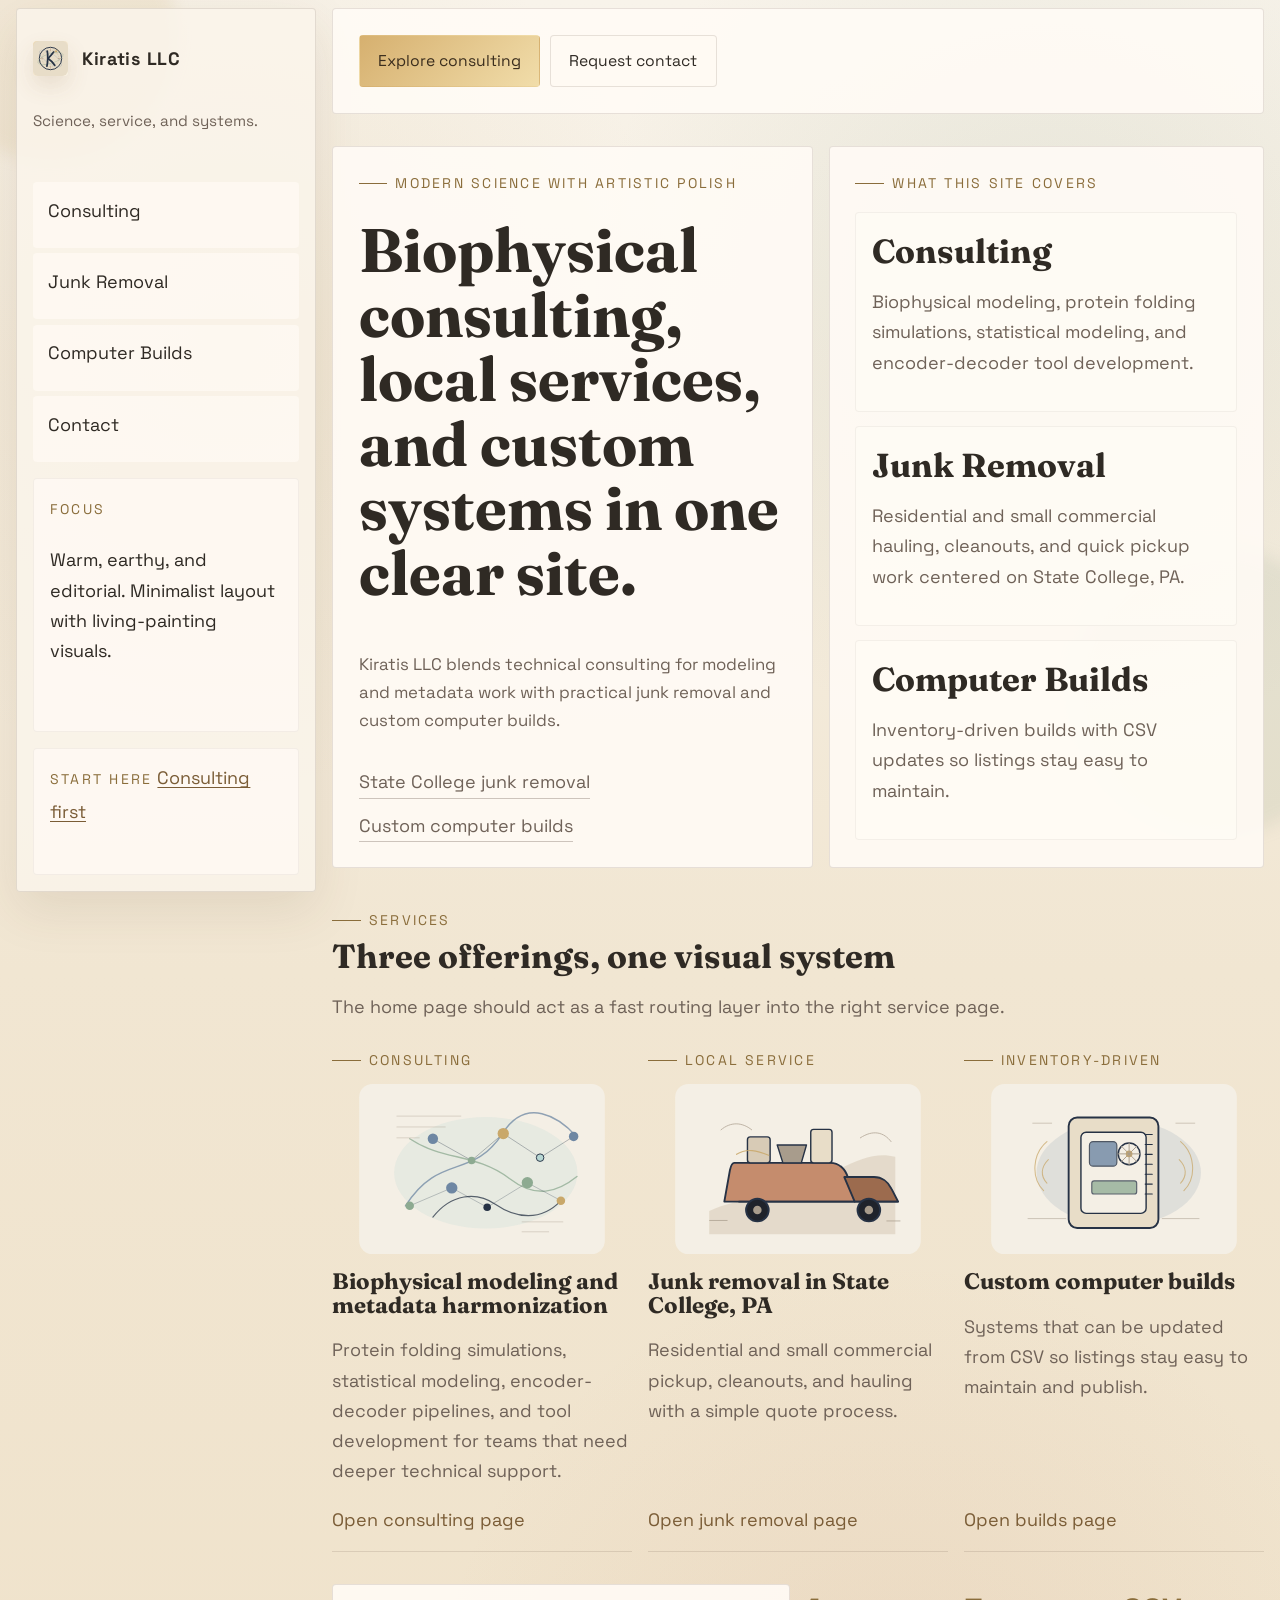
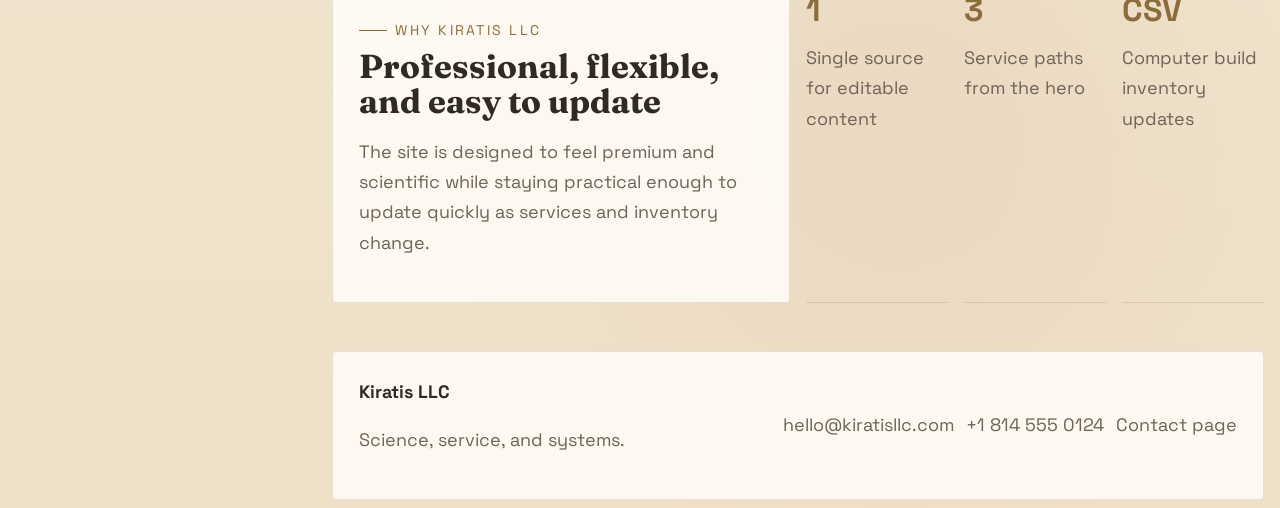
==== commit 8172d2af: "Refine homepage text layout" ====
--- a/index.html
+++ b/index.html
@@ -37,10 +37,6 @@
 
     <div class="app-content">
       <header class="site-header">
-        <div class="header-copy">
-          <span class="eyebrow">Modern science with artistic polish</span>
-          <h1>Biophysical consulting, local services, and custom systems in one clear site.</h1>
-        </div>
         <div class="header-actions">
           <a class="button button-primary" href="consulting.html">Explore consulting</a>
           <a class="button button-secondary" href="contact.html">Request contact</a>
@@ -50,14 +46,15 @@
       <main>
     <section class="hero hero-split">
       <div class="hero-copy">
+        <span class="eyebrow">Modern science with artistic polish</span>
+        <h1>Biophysical consulting, local services, and custom systems in one clear site.</h1>
         <p class="lede">Kiratis LLC blends technical consulting for modeling and metadata work with practical junk removal and custom computer builds.</p>
         <div class="inline-links">
           <a href="junk-removal.html">State College junk removal</a>
           <a href="computer-builds.html">Custom computer builds</a>
         </div>
       </div>
-      <div class="hero-panel glass-card">
-        <img class="hero-art" src="assets/illustrations/hero/hero-astral-field.svg?v=2" alt="Abstract ancient science illustration with floating rings and atmospheric fields">
+      <div class="hero-panel">
         <div class="panel-kicker">What this site covers</div>
         <div class="panel-stack">
           <article>
--- a/styles.css
+++ b/styles.css
@@ -3,26 +3,26 @@
 :root {
   color-scheme: light;
   --bg: #f3ecdf;
-  --bg-alt: #ebe0cb;
-  --panel: rgba(255, 250, 243, 0.9);
-  --panel-strong: rgba(250, 241, 227, 0.98);
+  --bg-soft: #f8f3ea;
+  --panel: rgba(251, 245, 235, 0.88);
+  --panel-strong: rgba(255, 251, 244, 0.96);
   --text: #2f2a24;
   --muted: #6f6258;
-  border: 0;
+  --line: rgba(87, 68, 52, 0.14);
   --accent: #8da58e;
   --accent-2: #c58c6d;
   --accent-3: #c9a86a;
-  --shadow: 0 18px 50px rgba(84, 58, 32, 0.12);
-  --radius: 12px;
-  --radius-sm: 8px;
+  --shadow: 0 18px 50px rgba(84, 58, 32, 0.1);
+  --radius: 4px;
+  --radius-sm: 4px;
   --max: 1160px;
 }
 
 * {
   box-sizing: border-box;
 }
-  background: transparent;
-  backdrop-filter: none;
+
+html {
   scroll-behavior: smooth;
 }
 
@@ -31,49 +31,65 @@
   min-height: 100vh;
   font-size: clamp(16px, 0.8vw + 12px, 18px);
   line-height: 1.68;
-  border-radius: 0;
-  padding: clamp(1rem, 2.2vw, 1.6rem) 0;
-    radial-gradient(circle at 82% 14%, rgba(141, 165, 142, 0.18), transparent 22%),
-    radial-gradient(circle at 70% 82%, rgba(196, 140, 109, 0.14), transparent 24%),
+  font-family: 'Space Grotesk', sans-serif;
+  color: var(--text);
+  background:
+    radial-gradient(circle at 18% 16%, rgba(200, 168, 106, 0.14), transparent 22%),
+    radial-gradient(circle at 82% 14%, rgba(141, 165, 142, 0.16), transparent 22%),
+    radial-gradient(circle at 70% 82%, rgba(196, 140, 109, 0.12), transparent 24%),
     linear-gradient(180deg, #f8f3ea 0%, #f1e6d2 46%, #efe1c8 100%);
-  color: var(--text);
-  font-family: 'Space Grotesk', sans-serif;
   overflow-x: hidden;
 }
 
 body::before,
 body::after,
 .page-sheen {
-  border-radius: 6px;
+  content: "";
   position: fixed;
-  inset: auto;
+  pointer-events: none;
+  z-index: 0;
   border-radius: 999px;
   filter: blur(8px);
-  pointer-events: none;
-  z-index: 0;
 }
 
 .page-sheen-one {
-  border-radius: 6px;
+  top: -6rem;
   left: -5rem;
   width: 16rem;
   height: 16rem;
-  background: rgba(201, 168, 106, 0.16);
-}
-
-  border-radius: 6px;
+  background: rgba(201, 168, 106, 0.14);
+}
+
+.page-sheen-two {
   right: -5rem;
   bottom: 4rem;
   width: 18rem;
   height: 18rem;
-  background: rgba(141, 165, 142, 0.16);
+  background: rgba(141, 165, 142, 0.14);
+}
+
+a {
+  color: inherit;
+  text-decoration: none;
+}
+
+img {
+  display: block;
+  max-width: 100%;
+}
+
+main,
+header,
+footer {
+  position: relative;
+  z-index: 1;
 }
 
 .app-shell {
   display: grid;
-  grid-template-columns: minmax(250px, 300px) minmax(0, 1fr);
-  gap: 1rem;
-  border-radius: 6px;
+  grid-template-columns: minmax(240px, 300px) minmax(0, 1fr);
+  gap: 1rem;
+  width: min(1460px, calc(100% - 1rem));
   margin: 0 auto;
   padding: 0.5rem;
 }
@@ -84,21 +100,37 @@
   align-self: start;
   display: grid;
   gap: 1rem;
-  border-radius: 6px;
   min-height: calc(100vh - 1rem);
+  padding: 1rem;
   border: 1px solid var(--line);
   border-radius: var(--radius);
-  background: rgba(251, 245, 235, 0.82);
-  backdrop-filter: blur(18px);
+  background: rgba(251, 245, 235, 0.84);
   box-shadow: var(--shadow);
 }
 
 .sidebar-brand {
+  display: inline-flex;
   align-items: center;
+  gap: 0.85rem;
+  font-weight: 700;
+  letter-spacing: 0.04em;
+}
+
+.sidebar-brand img,
+.brand-mark {
+  width: 2.2rem;
+  height: 2.2rem;
+  border-radius: 4px;
+  background: linear-gradient(135deg, #ead8b5, #f8f1e2);
+  box-shadow: 0 10px 22px rgba(124, 92, 51, 0.14);
+}
+
+.sidebar-brand img {
+  object-fit: cover;
 }
 
 .sidebar-kicker {
-  border-radius: 6px;
+  margin: 0;
   color: var(--muted);
   font-size: 0.95rem;
 }
@@ -108,35 +140,35 @@
   gap: 0.35rem;
 }
 
-  border-radius: 6px;
+.sidebar-nav a {
   display: block;
   padding: 0.8rem 0.9rem;
   border: 1px solid transparent;
-  border-radius: 10px;
-  border-radius: 6px;
-  background: rgba(255, 251, 245, 0.55);
+  border-radius: 4px;
+  background: rgba(255, 251, 245, 0.62);
+  transition: background 0.2s ease, border-color 0.2s ease;
 }
 
 .sidebar-nav a:hover,
 .sidebar-nav a[aria-current="page"] {
-  background: rgba(201, 168, 106, 0.16);
-  border-color: rgba(201, 168, 106, 0.22);
-  border-radius: 6px;
+  background: rgba(201, 168, 106, 0.14);
+  border-color: rgba(201, 168, 106, 0.2);
+}
 
 .sidebar-block {
   padding: 0.9rem 1rem;
-  border-radius: 10px;
-  background: rgba(255, 251, 245, 0.7);
+  border-radius: 4px;
   border: 1px solid rgba(111, 98, 88, 0.08);
-  border-radius: 6px;
+  background: rgba(255, 251, 245, 0.72);
+}
 
 .sidebar-label {
   display: block;
   margin-bottom: 0.35rem;
+  color: #8a6d3b;
+  font-size: 0.72rem;
   text-transform: uppercase;
   letter-spacing: 0.14em;
-  font-size: 0.72rem;
-  color: #8a6d3b;
 }
 
 .sidebar-note a {
@@ -151,33 +183,25 @@
   gap: 1rem;
 }
 
-a {
-  color: inherit;
-  text-decoration: none;
-}
-
-img {
-  max-width: 100%;
-  display: block;
-}
-
-main,
-header,
-footer {
-  position: relative;
-  z-index: 1;
-}
-
-main {
-  width: 100%;
-  margin: 0 auto;
-  padding: 0 0 2rem;
-}
-
 .site-header,
-.site-footer {
-  width: 100%;
-  margin: 0;
+.site-footer,
+.hero-copy,
+.page-hero,
+.content-block,
+.hero-panel {
+  border: 1px solid var(--line);
+  border-radius: var(--radius);
+  background: rgba(255, 251, 245, 0.9);
+  box-shadow: none;
+}
+
+.site-header,
+.site-footer,
+.hero-copy,
+.page-hero,
+.content-block,
+.hero-panel {
+  padding: clamp(1rem, 2vw, 1.6rem);
 }
 
 .site-header {
@@ -185,17 +209,11 @@
   align-items: flex-end;
   justify-content: space-between;
   gap: 1rem;
-  padding: 1rem 1.1rem;
-  border: 1px solid var(--line);
-  border-radius: var(--radius);
-  background: rgba(255, 250, 243, 0.84);
-  backdrop-filter: blur(18px);
-  box-shadow: var(--shadow);
 }
 
 .header-copy {
   display: grid;
-  gap: 0.4rem;
+  gap: 0.35rem;
 }
 
 .header-copy h1 {
@@ -210,89 +228,32 @@
   gap: 0.6rem;
 }
 
-.brand {
-  display: inline-flex;
-  align-items: center;
-  gap: 0.85rem;
-  font-weight: 700;
-  letter-spacing: 0.04em;
-}
-
-.brand-mark {
-  width: 2.2rem;
-  height: 2.2rem;
-  display: grid;
-  place-items: center;
-  border-radius: 10px;
-  color: #46392b;
-  background: linear-gradient(135deg, #ead8b5, #f8f1e2);
-  box-shadow: 0 10px 22px rgba(124, 92, 51, 0.14);
-}
-
-.site-nav {
-  display: flex;
-  flex-wrap: wrap;
-  gap: 0.5rem 0.9rem;
-  color: var(--muted);
-}
-
-.site-nav a {
-  padding: 0.45rem 0.7rem;
-  border-radius: 999px;
-  transition: background 0.2s ease, color 0.2s ease;
-}
-
-.site-nav a:hover,
-.site-nav a[aria-current="page"] {
-  color: #3b332d;
-  background: rgba(201, 168, 106, 0.18);
+main {
+  width: 100%;
+  margin: 0;
+  padding: 0 0 2rem;
 }
 
 .hero {
-  padding: 3rem 0 1rem;
+  padding: 1rem 0 0;
 }
 
 .hero-split {
   display: grid;
-  grid-template-columns: 1.2fr 0.9fr;
-  gap: 1.2rem;
-  align-items: stretch;
-}
-
-.hero-copy,
-.page-hero,
-.content-block,
-.hero-panel,
-.service-card,
-.detail-card,
-.stat-card,
-.build-card,
-.site-footer {
-  border: 1px solid var(--line);
-}
-
-.hero-copy,
-.page-hero,
-.content-block,
-.hero-panel,
-.service-card,
-.detail-card,
-.stat-card,
-.build-card,
-.site-footer,
-.glass-card {
-  background: linear-gradient(180deg, rgba(255, 251, 245, 0.95), rgba(246, 237, 224, 0.94));
-  backdrop-filter: blur(16px);
-  box-shadow: none;
-}
-
-.hero-copy,
-.page-hero,
-.content-block,
-.hero-panel,
-.site-footer {
-  border-radius: var(--radius);
-  padding: clamp(1.25rem, 2.5vw, 2rem);
+  grid-template-columns: minmax(0, 1.05fr) minmax(0, 0.95fr);
+  gap: 1rem;
+}
+
+.hero-copy {
+  display: grid;
+  gap: 1rem;
+  align-content: start;
+}
+
+.hero-panel {
+  display: grid;
+  gap: 1rem;
+  align-content: start;
 }
 
 .page-hero {
@@ -325,13 +286,27 @@
   font-size: 1.4rem;
 }
 
+.lede,
+.section-heading p,
+.content-block p,
+.hero-panel p,
+.service-card p,
+.detail-card p,
+.build-card p,
+.site-footer p,
+.stat-card span,
+.sidebar-kicker {
+  color: var(--muted);
+}
+
 .lede {
   font-size: 1.05rem;
-  color: var(--muted);
   max-width: 62ch;
 }
 
-.eyebrow {
+.eyebrow,
+.panel-kicker,
+.sidebar-label {
   display: inline-flex;
   align-items: center;
   gap: 0.5rem;
@@ -341,7 +316,8 @@
   color: #8a6d3b;
 }
 
-.eyebrow::before {
+.eyebrow::before,
+.panel-kicker::before {
   content: "";
   width: 1.8rem;
   height: 1px;
@@ -361,12 +337,11 @@
   display: inline-flex;
   align-items: center;
   justify-content: center;
-  gap: 0.45rem;
   min-height: 2.9rem;
   padding: 0.75rem 1.15rem;
+  border: 1px solid var(--line);
+  border-radius: 4px;
   font-size: 0.98rem;
-  border-radius: 10px;
-  border: 1px solid var(--line);
   transition: transform 0.2s ease, border-color 0.2s ease, background 0.2s ease;
 }
 
@@ -376,9 +351,9 @@
 }
 
 .button-primary {
+  border-color: transparent;
   background: linear-gradient(135deg, #d6b06f, #f1ddaa);
   color: #3a2d1d;
-  border-color: transparent;
 }
 
 .button-secondary {
@@ -397,17 +372,6 @@
 .section-heading {
   max-width: 720px;
   margin-bottom: 1rem;
-}
-
-.section-heading p,
-.content-block p,
-.hero-panel p,
-.service-card p,
-.detail-card p,
-.build-card p,
-.site-footer p,
-.stat-card span {
-  color: var(--muted);
 }
 
 .service-grid,
@@ -427,16 +391,15 @@
 .detail-card,
 .build-card,
 .stat-card {
-  border-radius: 0;
+  border-bottom: 1px solid var(--line);
   padding: 0 0 1rem;
-  border-bottom: 1px solid var(--line);
 }
 
 .service-card {
-  min-height: 220px;
   display: flex;
   flex-direction: column;
   justify-content: space-between;
+  min-height: 220px;
 }
 
 .service-card .card-link,
@@ -466,35 +429,32 @@
   padding: 0.45rem 0.8rem;
   border-radius: 999px;
   background: rgba(255, 248, 236, 0.9);
-  color: var(--text);
   border: 1px solid rgba(111, 98, 88, 0.12);
 }
-
-.hero-panel {
-  border-radius: 0;
-  border: 0;
-  background: transparent;
 
 .hero-art,
 .hero-inline-art,
 .service-card-art {
+  display: block;
   width: 100%;
-  border-radius: 0;
-  border: 0;
-  background: transparent;
-
-.hero-art {
-  border-radius: 10px;
+  height: auto;
+}
+
+.hero-art,
+.hero-inline-art {
+  border-radius: 4px;
   border: 1px solid rgba(111, 98, 88, 0.08);
   background: rgba(255, 251, 244, 0.72);
 }
 
+.hero-art {
+  max-height: 340px;
+  object-fit: contain;
+}
+
 .hero-inline-art {
-  max-width: 620px;
-  margin: 1rem 0 0;
-  border-radius: 10px;
-  border: 1px solid rgba(111, 98, 88, 0.08);
-  background: rgba(255, 251, 244, 0.72);
+  max-width: 460px;
+  margin: 0.75rem 0 0;
 }
 
 .service-card-art {
@@ -510,9 +470,9 @@
 
 .panel-stack article {
   padding: 0.95rem 1rem;
-  border-radius: 0;
+  border: 1px solid rgba(111, 98, 88, 0.08);
+  border-radius: 4px;
   background: rgba(255, 252, 247, 0.45);
-  border: 1px solid rgba(111, 98, 88, 0.08);
 }
 
 .stats-grid {
@@ -561,14 +521,7 @@
   align-items: center;
   justify-content: space-between;
   gap: 1rem;
-  margin-bottom: 0;
   border-top: 1px solid var(--line);
-}
-
-.brand img {
-  width: 2.2rem;
-  height: 2.2rem;
-  display: block;
 }
 
 .footer-links a {
@@ -579,7 +532,7 @@
   color: #3b332d;
 }
 
-@media (max-width: 920px) {
+@media (max-width: 980px) {
   .app-shell {
     grid-template-columns: 1fr;
   }
@@ -620,10 +573,10 @@
 
   .hero,
   .page-hero {
-    padding-top: 2rem;
+    padding-top: 1.5rem;
   }
 
   h1 {
     font-size: clamp(2.2rem, 12vw, 3.4rem);
   }
-}+}
